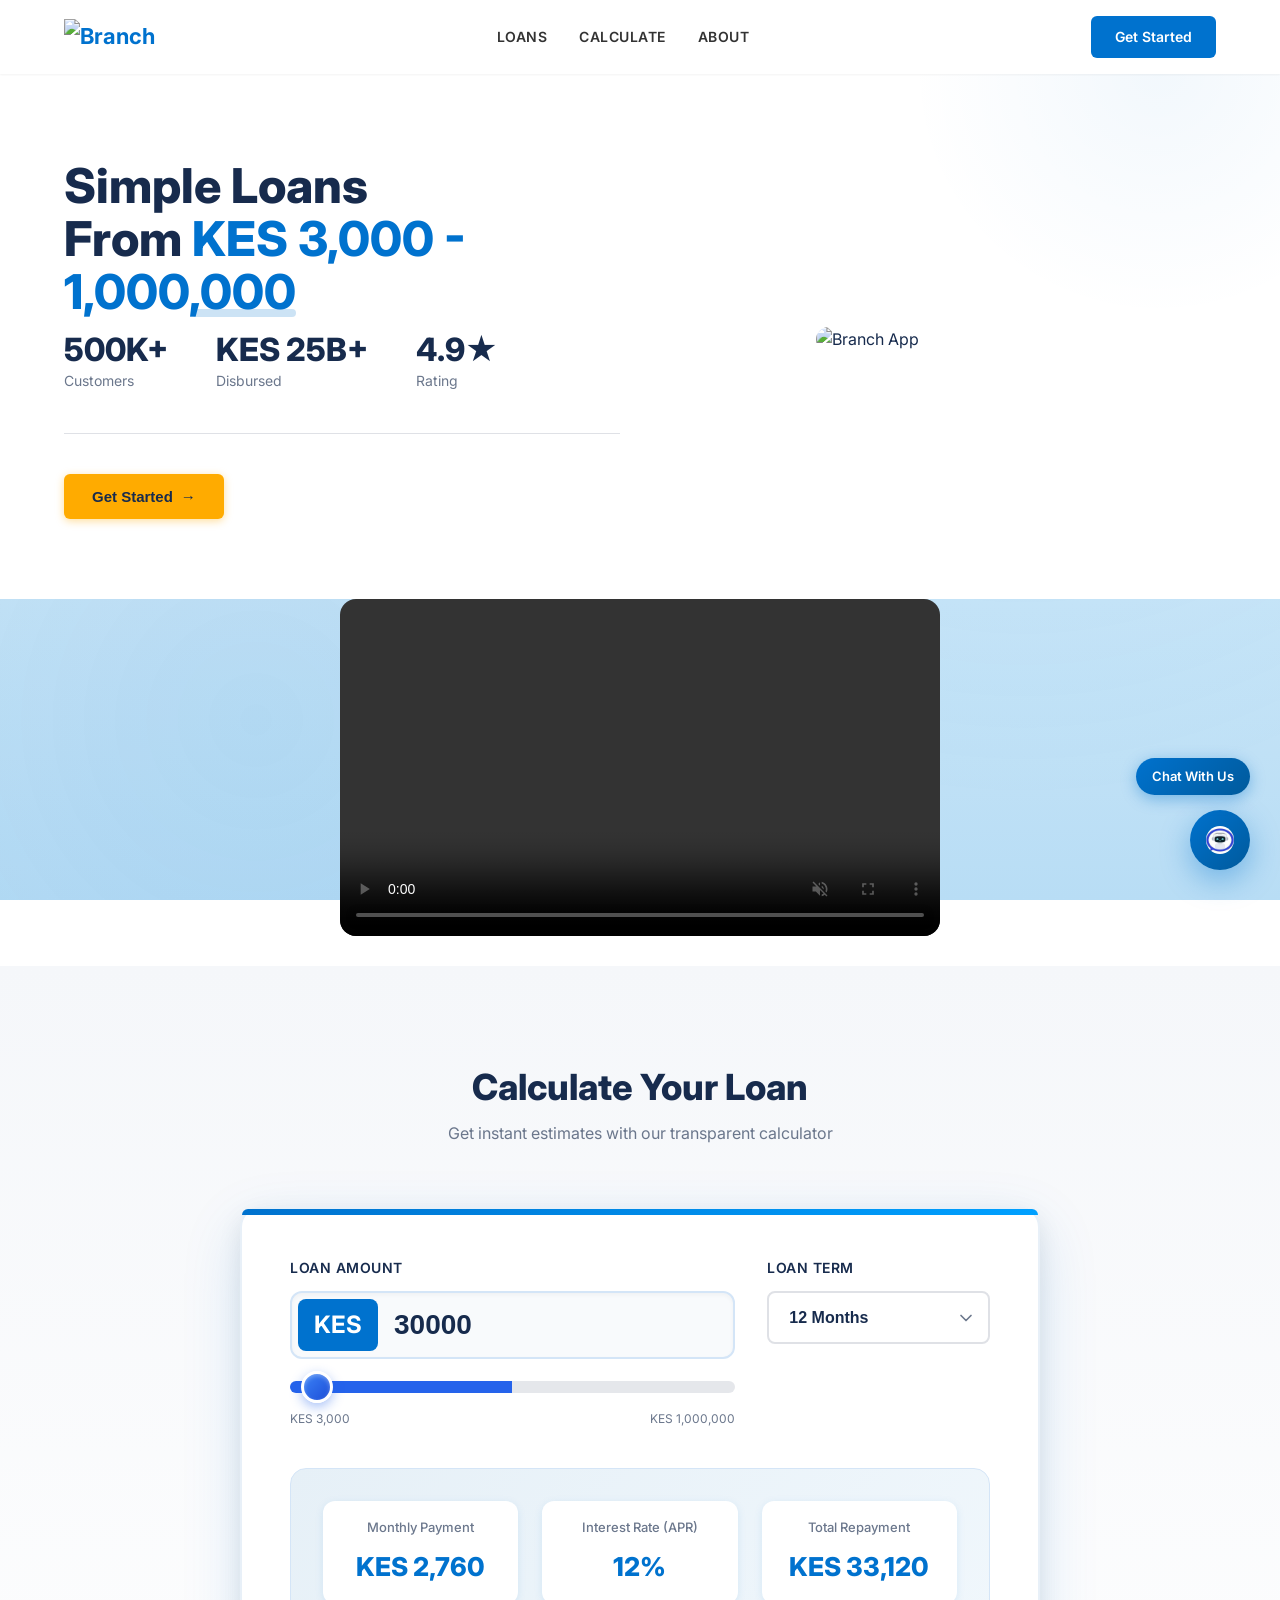
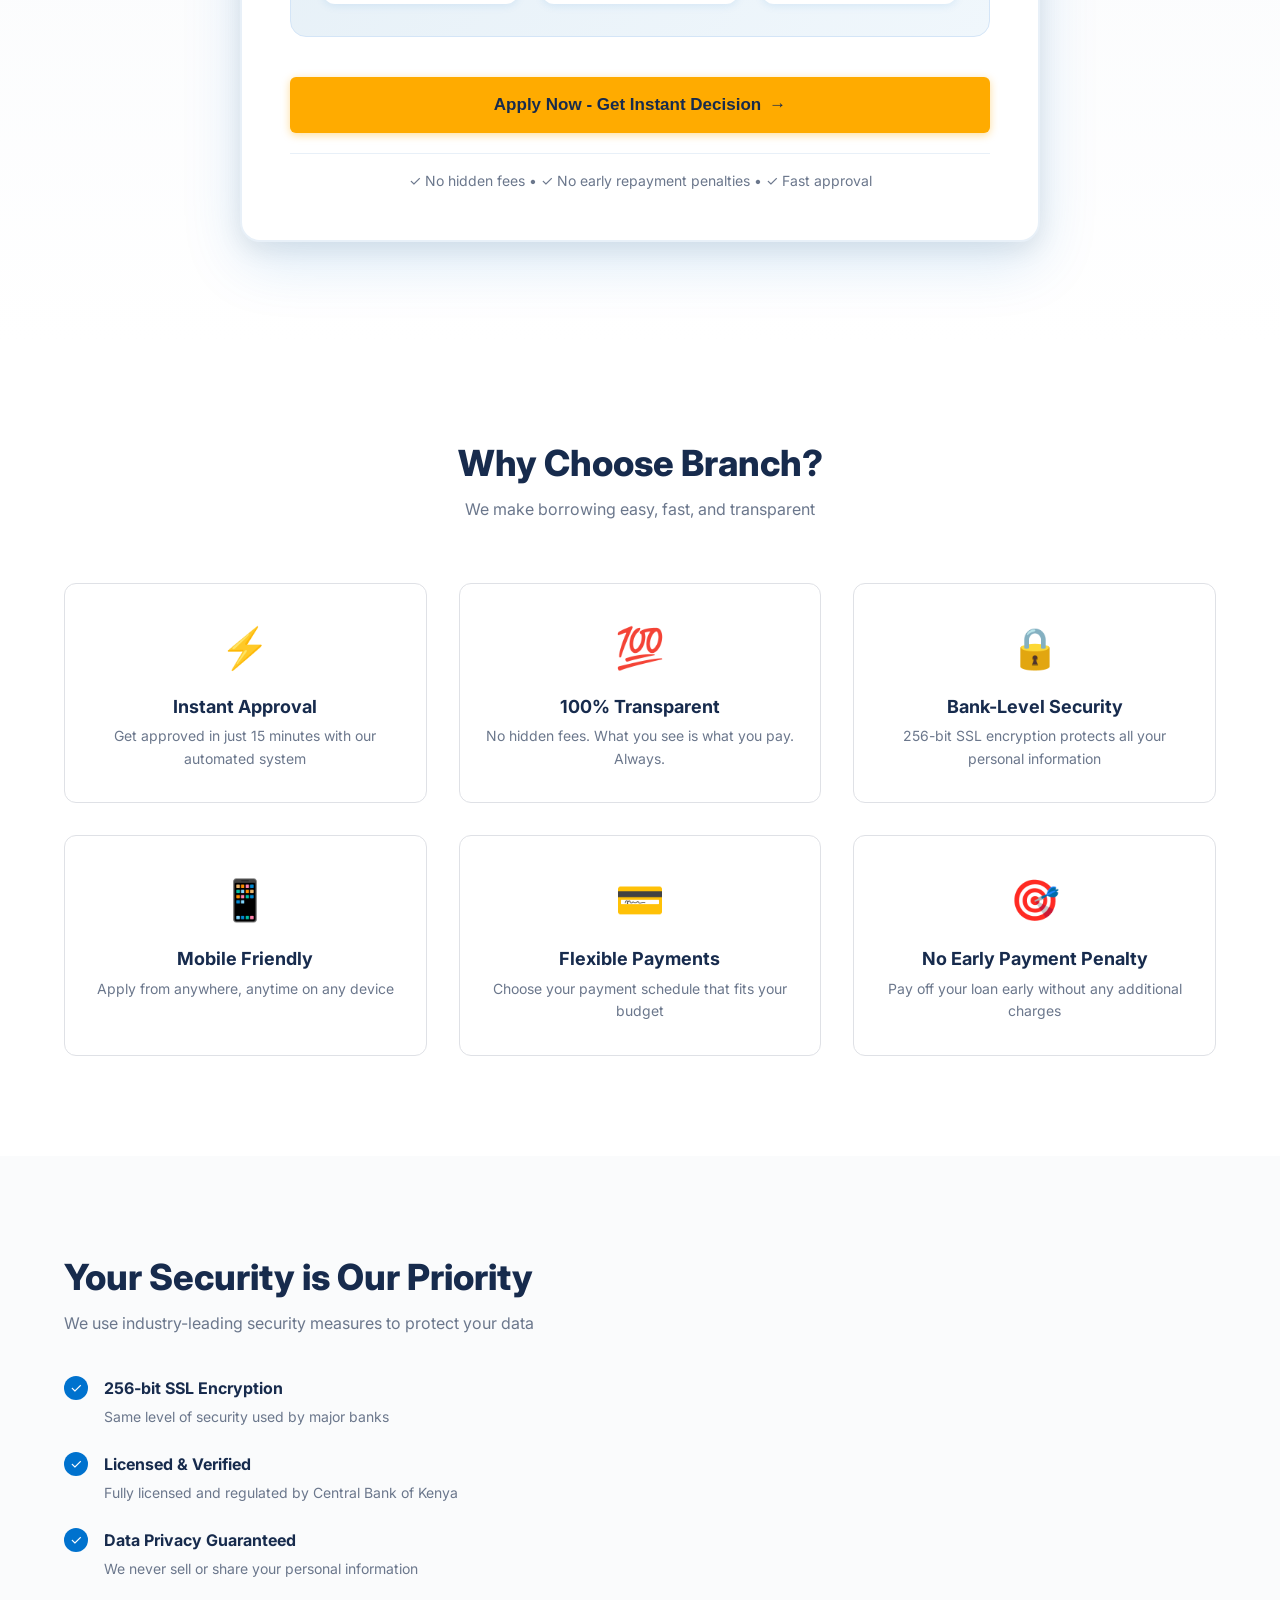
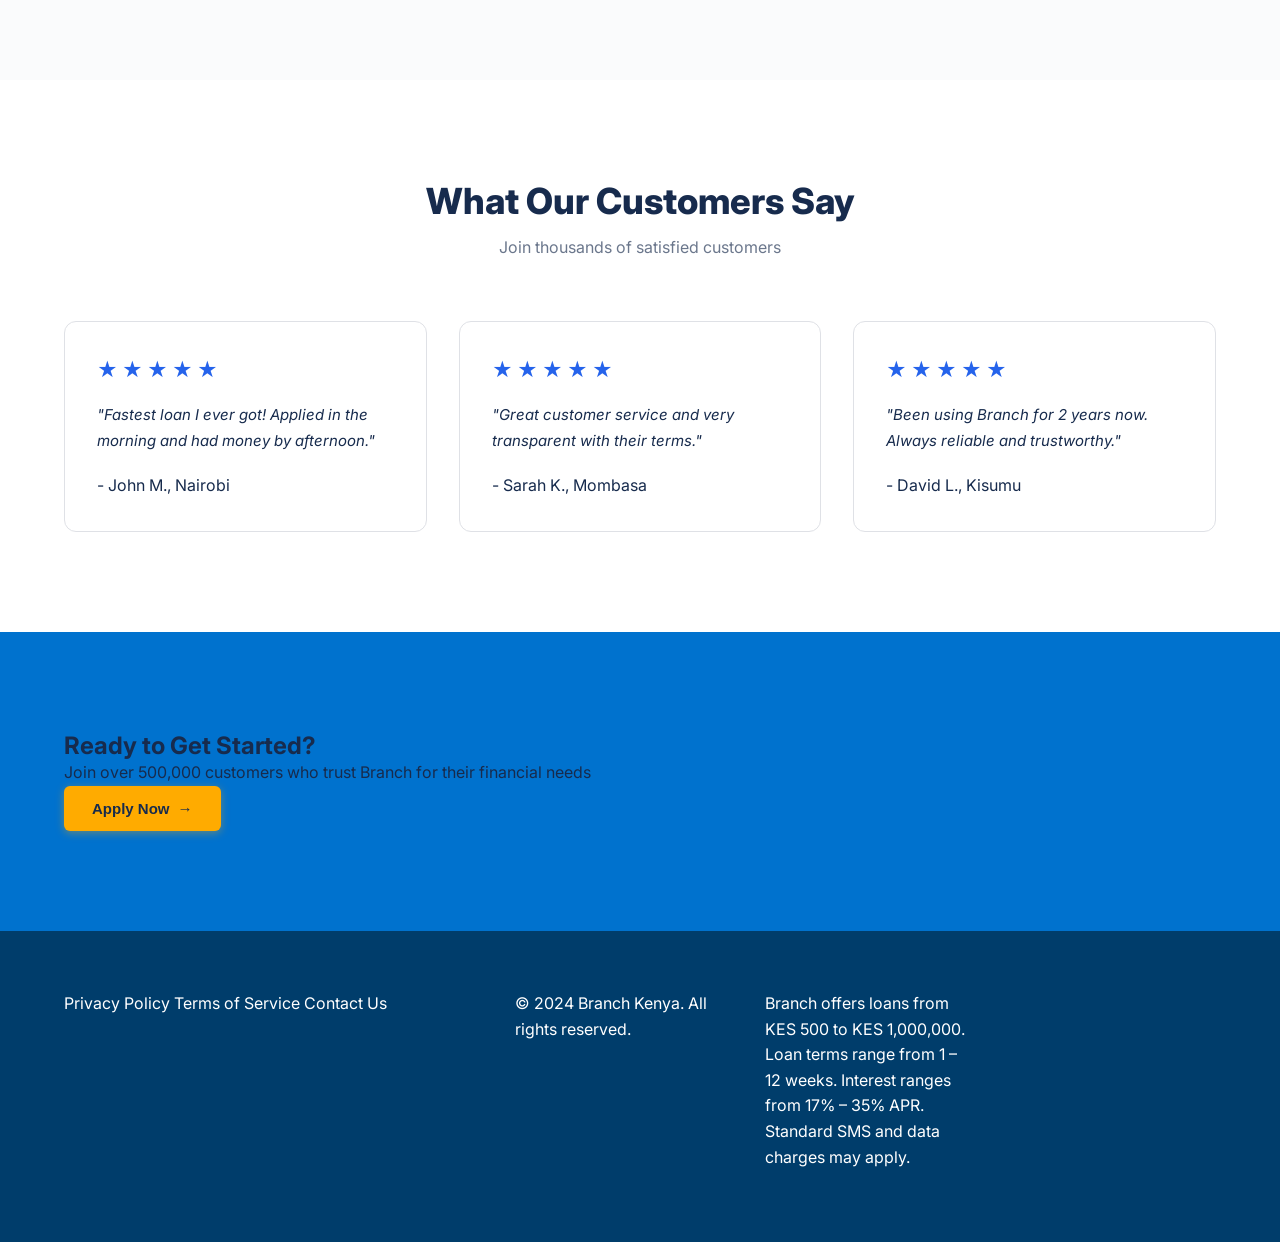
==== index.html @ 4d159bdc "Add custom AI avatar image to chatbot" ====
<!DOCTYPE html>
<html lang="en">
<head>
    <meta charset="UTF-8">
    <meta name="viewport" content="width=device-width, initial-scale=1.0">
    <title>Branch Kenya - Fast & Secure Loans in Kenya</title>
    <link rel="stylesheet" href="style.css">
    <link rel="preconnect" href="https://fonts.googleapis.com">
    <link rel="preconnect" href="https://fonts.gstatic.com" crossorigin>
    <link href="https://fonts.googleapis.com/css2?family=Inter:wght@400;500;600;700;800&display=swap" rel="stylesheet">
    <meta name="description" content="Get instant personal loans from KES 3,000 to KES 1,000,000. Fast approval, transparent terms, and secure applications. Licensed lender in Kenya.">
</head>
<body>
    <!-- Navigation -->
    <nav class="navbar">
        <div class="nav-container">
            <div class="logo" onclick="window.location.href='index.html'" style="cursor: pointer;">
                <img src="branch.webp" alt="Branch" class="logo-img" style="height: 36px; width: auto;">
            </div>
            <div class="nav-links">
                <a href="#calculator">Loans</a>
                <a href="#features">Calculate</a>
                <a href="#reviews">About</a>
            </div>
            <a href="application.html" class="nav-cta">Get Started</a>
        </div>
    </nav>

    <!-- ========== Hero Section ========== -->
    <section class="hero">
        <div class="hero-container">
            <div class="hero-content">
                <h1 class="hero-title">Simple Loans<br>From <span class="highlight">KES 3,000 - 1,000,000</span></h1>
                
                <div class="hero-stats">
                    <div class="stat">
                        <div class="stat-number">500K+</div>
                        <div class="stat-label">Customers</div>
                    </div>
                    <div class="stat">
                        <div class="stat-number">KES 25B+</div>
                        <div class="stat-label">Disbursed</div>
                    </div>
                    <div class="stat">
                        <div class="stat-number">4.9★</div>
                        <div class="stat-label">Rating</div>
                    </div>
                </div>

                <div class="hero-buttons">
                    <button class="cta-button" onclick="window.location.href='application.html'">
                        Get Started
                        <span class="arrow">→</span>
                    </button>
                </div>
            </div>

            <div class="hero-image">
                <img src="Branch2.webp" alt="Branch App" class="hero-img-left">
            </div>
        </div>
    </section>

    <div class="calculator-video">
        <video controls autoplay muted loop playsinline>
            <source src="Branch Playstore Animation - Branch International (1080p, h264, youtube).mp4" type="video/mp4">
            Your browser does not support the video tag.
        </video>
    </div>

    <!-- ========== Calculator Section ========== -->
    <section id="calculator" class="calculator-section">
        <div class="container">
            <div class="section-header">
                <h2 class="section-title">Calculate Your Loan</h2>
                <p class="section-subtitle">Get instant estimates with our transparent calculator</p>
            </div>

            <div class="calculator-card">
                <div class="calculator-inputs">
                    <div class="calc-group">
                        <label>Loan Amount</label>
                        <div class="amount-display">
                            <span class="currency">KES</span>
                            <input type="number" id="calcAmount" value="30000" min="3000" max="1000000" step="1000">
                        </div>
                        <input type="range" id="calcSlider" min="3000" max="1000000" value="30000" step="1000">
                        <div class="range-labels">
                            <span>KES 3,000</span>
                            <span>KES 1,000,000</span>
                        </div>
                    </div>

                    <div class="calc-group">
                        <label>Loan Term</label>
                        <select id="calcTerm">
                            <option value="3">3 Months</option>
                            <option value="6">6 Months</option>
                            <option value="12" selected>12 Months</option>
                            <option value="24">24 Months</option>
                            <option value="36">36 Months</option>
                        </select>
                    </div>
                </div>

                <div class="calculator-results">
                    <div class="result-item">
                        <span class="result-label">Monthly Payment</span>
                        <span class="result-value" id="monthlyPayment">KES 2,760</span>
                    </div>
                    <div class="result-item">
                        <span class="result-label">Interest Rate (APR)</span>
                        <span class="result-value">12%</span>
                    </div>
                    <div class="result-item">
                        <span class="result-label">Total Repayment</span>
                        <span class="result-value" id="totalRepayment">KES 33,120</span>
                    </div>
                </div>

                <button class="cta-button" onclick="window.location.href='application.html'">
                    Apply Now - Get Instant Decision
                    <span class="arrow">→</span>
                </button>

                <div class="calculator-footer">
                    <p>✓ No hidden fees • ✓ No early repayment penalties • ✓ Fast approval</p>
                </div>
            </div>
        </div>
    </section>

    <!-- ========== Features Section ========== -->
    <section id="features" class="features-section">
        <div class="container">
            <div class="section-header">
                <h2 class="section-title">Why Choose Branch?</h2>
                <p class="section-subtitle">We make borrowing easy, fast, and transparent</p>
            </div>

            <div class="features-grid">
                <div class="feature-card">
                    <div class="feature-icon">⚡</div>
                    <h3>Instant Approval</h3>
                    <p>Get approved in just 15 minutes with our automated system</p>
                </div>

                <div class="feature-card">
                    <div class="feature-icon">💯</div>
                    <h3>100% Transparent</h3>
                    <p>No hidden fees. What you see is what you pay. Always.</p>
                </div>

                <div class="feature-card">
                    <div class="feature-icon">🔒</div>
                    <h3>Bank-Level Security</h3>
                    <p>256-bit SSL encryption protects all your personal information</p>
                </div>

                <div class="feature-card">
                    <div class="feature-icon">📱</div>
                    <h3>Mobile Friendly</h3>
                    <p>Apply from anywhere, anytime on any device</p>
                </div>

                <div class="feature-card">
                    <div class="feature-icon">💳</div>
                    <h3>Flexible Payments</h3>
                    <p>Choose your payment schedule that fits your budget</p>
                </div>

                <div class="feature-card">
                    <div class="feature-icon">🎯</div>
                    <h3>No Early Payment Penalty</h3>
                    <p>Pay off your loan early without any additional charges</p>
                </div>
            </div>
        </div>
    </section>

    <!-- Security Section -->
    <section id="security" class="security-section">
        <div class="container">
            <div class="security-content">
                <div class="security-text">
                    <h2 class="section-title">Your Security is Our Priority</h2>
                    <p class="section-subtitle">We use industry-leading security measures to protect your data</p>
                    
                    <div class="security-features">
                        <div class="security-item">
                            <span class="check-icon">✓</span>
                            <div>
                                <strong>256-bit SSL Encryption</strong>
                                <p>Same level of security used by major banks</p>
                            </div>
                        </div>
                        <div class="security-item">
                            <span class="check-icon">✓</span>
                            <div>
                                <strong>Licensed & Verified</strong>
                                <p>Fully licensed and regulated by Central Bank of Kenya</p>
                            </div>
                        </div>
                        <div class="security-item">
                            <span class="check-icon">✓</span>
                            <div>
                                <strong>Data Privacy Guaranteed</strong>
                                <p>We never sell or share your personal information</p>
                            </div>
                        </div>
                    </div>
                </div>
            </div>
        </div>
    </section>

    <!-- ========== Reviews Section ========== -->
    <section id="reviews" class="reviews-section">
        <div class="container">
            <div class="section-header">
                <h2 class="section-title">What Our Customers Say</h2>
                <p class="section-subtitle">Join thousands of satisfied customers</p>
            </div>
            
            <div class="reviews-grid">
                <div class="review-card">
                    <div class="review-stars">★★★★★</div>
                    <p class="review-text">"Fastest loan I ever got! Applied in the morning and had money by afternoon."</p>
                    <p class="review-author">- John M., Nairobi</p>
                </div>
                
                <div class="review-card">
                    <div class="review-stars">★★★★★</div>
                    <p class="review-text">"Great customer service and very transparent with their terms."</p>
                    <p class="review-author">- Sarah K., Mombasa</p>
                </div>
                
                <div class="review-card">
                    <div class="review-stars">★★★★★</div>
                    <p class="review-text">"Been using Branch for 2 years now. Always reliable and trustworthy."</p>
                    <p class="review-author">- David L., Kisumu</p>
                </div>
            </div>
        </div>
    </section>

    <!-- ========== CTA Section ========== -->
    <section class="cta-section">
        <div class="container">
            <h2>Ready to Get Started?</h2>
            <p>Join over 500,000 customers who trust Branch for their financial needs</p>
            <button class="cta-button" onclick="window.location.href='application.html'">
                Apply Now
                <span class="arrow">→</span>
            </button>
        </div>
    </section>

    <!-- ========== Footer Section ========== -->
    <footer class="footer">
        <div class="container">
            <div class="footer-content">
                <div class="footer-links">
                    <a href="#">Privacy Policy</a>
                    <a href="#">Terms of Service</a>
                    <a href="#">Contact Us</a>
                </div>
                <p class="footer-copy">&copy; 2024 Branch Kenya. All rights reserved.</p>
                <p class="footer-loan-info">
                    Branch offers loans from KES 500 to KES 1,000,000. Loan terms range from 1 – 12 weeks. 
                    Interest ranges from 17% – 35% APR. Standard SMS and data charges may apply.
                </p>
            </div>
        </div>
    </footer>

    <!-- AI Chat Widget -->
    <div class="chat-widget" id="chatWidget">
        <div class="chat-float-label" id="chatFloatLabel">Chat With Us</div>
        <button class="chat-toggle" onclick="toggleChat()">
            <img src="image copy.png" alt="Chat" style="width:28px;height:28px;border-radius:50%;object-fit:cover;">
        </button>
        <div class="chat-container" id="chatContainer">
            <div class="chat-header">
                <div class="chat-header-info">
                    <div class="chat-avatar">
                        <img src="image copy.png" alt="AI" style="width:100%;height:100%;border-radius:50%;object-fit:cover;">
                    </div>
                    <div>
                        <h3>Branch AI Assistant</h3>
                        <span class="chat-status"><span class="status-dot"></span> Online</span>
                    </div>
                </div>
                <button class="chat-close" onclick="toggleChat()">×</button>
            </div>
            <div class="chat-messages" id="chatMessages">
                <div class="message bot-message">
                    <div class="message-avatar">
                        <svg width="16" height="16" viewBox="0 0 24 24" fill="none">
                            <path d="M12 2C6.48 2 2 6.48 2 12C2 17.52 6.48 22 12 22C17.52 22 22 17.52 22 12C22 6.48 17.52 2 12 2ZM12 5C13.66 5 15 6.34 15 8C15 9.66 13.66 11 12 11C10.34 11 9 9.66 9 8C9 6.34 10.34 5 12 5Z" fill="#0072CE"/>
                        </svg>
                    </div>
                    <div class="message-content">
                        <p>Hello! I'm your Branch AI Assistant. How can I help you today?</p>
                    </div>
                </div>
            </div>
            <div class="chat-input">
                <input type="text" id="chatInput" placeholder="Ask me anything about Branch loans..." onkeypress="handleChatKeyPress(event)">
                <button onclick="sendChatMessage()">
                    <svg width="20" height="20" viewBox="0 0 24 24" fill="none">
                        <path d="M2.01 21L23 12L2.01 3L2 10L17 12L2 14L2.01 21Z" fill="white"/>
                    </svg>
                </button>
            </div>
        </div>
    </div>

    <!-- Approval Notification Popup -->
    <div class="approval-notification" id="approvalNotification">
        <div class="approval-avatar">
            <img src="branch.webp" alt="Branch" style="width:100%;height:100%;object-fit:cover;border-radius:50%;">
        </div>
        <div class="approval-details">
            <div class="approval-header">
                <p class="approval-name" id="approvalText">John Koech</p>
                <span class="approval-badge">
                    <svg width="12" height="12" viewBox="0 0 24 24" fill="none">
                        <path d="M12 2L15.09 8.26L22 9.27L17 14.14L18.18 21.02L12 17.77L5.82 21.02L7 14.14L2 9.27L8.91 8.26L12 2Z" fill="white"/>
                    </svg>
                    Approved
                </span>
            </div>
            <p class="approval-amount">KES 150,000</p>
            <span class="approval-time">Just now</span>
        </div>
    </div>

    <script src="landing-script.js"></script>
</body>
</html>
---- style.css ----
/* ========================================
   Branch Kenya - Complete Stylesheet
   ======================================== */

/* CSS Variables */
:root {
    --primary-color: #0072CE;
    --primary-dark: #005A9C;
    --primary-light: #E6F0F7;
    --secondary-color: #172B4D;
    --accent-color: #FFAB00;
    --accent-hover: #FF8F00;
    --text-dark: #172B4D;
    --text-gray: #6B778C;
    --text-light: #ffffff;
    --bg-light: #FAFBFC;
    --bg-white: #ffffff;
    --border-color: #DFE1E6;
    --shadow-sm: 0 1px 2px 0 rgba(0, 0, 0, 0.05);
    --shadow-md: 0 4px 6px -1px rgba(0, 0, 0, 0.1), 0 2px 4px -1px rgba(0, 0, 0, 0.06);
    --shadow-lg: 0 10px 15px -3px rgba(0, 0, 0, 0.1), 0 4px 6px -2px rgba(0, 0, 0, 0.05);
    --shadow-xl: 0 20px 25px -5px rgba(0, 0, 0, 0.1), 0 10px 10px -5px rgba(0, 0, 0, 0.04);
    --radius-sm: 4px;
    --radius-md: 8px;
    --radius-lg: 12px;
    --radius-xl: 16px;
    --transition: all 0.3s ease;
}

/* Reset & Base */
*, *::before, *::after {
    box-sizing: border-box;
    margin: 0;
    padding: 0;
}

html {
    scroll-behavior: smooth;
}

body {
    font-family: 'Inter', -apple-system, BlinkMacSystemFont, 'Segoe UI', Roboto, Oxygen, Ubuntu, Cantarell, sans-serif;
    font-size: 16px;
    line-height: 1.6;
    color: var(--text-dark);
    background: linear-gradient(180deg, #e8f4fc 0%, #d1e9f8 50%, #b8ddf5 100%);
    background-attachment: fixed;
    -webkit-font-smoothing: antialiased;
    -moz-osx-font-smoothing: grayscale;
}

body::before {
    content: '';
    position: fixed;
    top: 0;
    left: 0;
    width: 100%;
    height: 100%;
    background-image: 
        radial-gradient(circle at 20% 80%, rgba(0, 114, 206, 0.08) 0%, transparent 50%),
        radial-gradient(circle at 80% 20%, rgba(0, 160, 255, 0.08) 0%, transparent 50%),
        radial-gradient(circle at 40% 40%, rgba(0, 114, 206, 0.05) 0%, transparent 30%);
    pointer-events: none;
    z-index: -1;
}

.container {
    max-width: 1200px;
    margin: 0 auto;
    padding: 0 24px;
}

/* Typography */
h1, h2, h3, h4, h5, h6 {
    font-weight: 700;
    line-height: 1.2;
    color: var(--text-dark);
}

a {
    text-decoration: none;
    color: inherit;
    transition: var(--transition);
}

/* ========================================
   Navigation
   ======================================== */
.navbar {
    position: fixed;
    top: 0;
    left: 0;
    right: 0;
    background: var(--bg-white);
    box-shadow: var(--shadow-sm);
    z-index: 1000;
    padding: 16px 0;
}

.nav-container {
    max-width: 1200px;
    margin: 0 auto;
    padding: 0 24px;
    display: flex;
    align-items: center;
    justify-content: space-between;
}

.logo {
    display: flex;
    align-items: center;
    gap: 8px;
    font-size: 22px;
    font-weight: 700;
    color: var(--primary-color);
}

.logo-icon {
    width: 32px;
    height: 32px;
    position: relative;
    display: flex;
    align-items: center;
    justify-content: center;
}

/* Branch logo - blue circle with lighter blue center */
.logo-icon::before {
    content: '';
    width: 32px;
    height: 32px;
    background: var(--primary-color);
    border-radius: 50%;
    position: absolute;
}

.logo-icon::after {
    content: '';
    width: 18px;
    height: 18px;
    background: #B8D4E8;
    border-radius: 50%;
    position: absolute;
}

.logo-text {
    color: var(--primary-dark);
    font-weight: 700;
    letter-spacing: -0.5px;
}

.nav-links {
    display: flex;
    align-items: center;
    gap: 32px;
}

.nav-links a {
    font-weight: 600;
    font-size: 14px;
    color: #333333;
    text-transform: uppercase;
    letter-spacing: 0.5px;
    transition: var(--transition);
}

.nav-links a:hover {
    color: var(--primary-color);
}

.nav-cta {
    background: var(--primary-color);
    color: var(--text-light);
    padding: 10px 24px;
    border-radius: 6px;
    font-weight: 600;
    font-size: 14px;
    transition: var(--transition);
}

.nav-cta:hover {
    background: var(--primary-dark);
}

/* ========================================
   Hero Section
   ======================================== */
.hero {
    padding: 160px 0 80px;
    background: #ffffff;
    position: relative;
    overflow: hidden;
}

.hero::before {
    content: '';
    position: absolute;
    top: -30%;
    right: -10%;
    width: 500px;
    height: 500px;
    background: radial-gradient(circle, rgba(0, 114, 206, 0.05) 0%, transparent 70%);
    border-radius: 50%;
}

.hero-container {
    max-width: 1200px;
    margin: 0 auto;
    padding: 0 24px;
    position: relative;
    z-index: 1;
    display: flex;
    align-items: center;
    justify-content: space-between;
    gap: 40px;
}

.hero-content {
    flex: 1;
    max-width: 600px;
    animation: slideInLeft 1s ease-out forwards;
    opacity: 0;
}

@keyframes slideInLeft {
    from {
        opacity: 0;
        transform: translateX(-50px);
    }
    to {
        opacity: 1;
        transform: translateX(0);
    }
}

.hero-image {
    flex: 1;
    display: flex;
    justify-content: flex-end;
    align-items: center;
    gap: 30px;
    position: relative;
    z-index: 1;
    height: auto;
    padding-right: 0;
}

.hero-image img,
.hero-img-left,
.hero-img-right {
    width: 100%;
    max-width: 400px;
    height: auto;
    border-radius: 16px;
    object-fit: contain;
    opacity: 1;
}

.hero-img-left {
    display: block;
}

.hero-video {
    width: 100%;
    max-width: 500px;
    height: auto;
    aspect-ratio: 16/9;
    border-radius: 16px;
    overflow: hidden;
    opacity: 1;
}

.hero-video video {
    width: 100%;
    height: 100%;
    object-fit: cover;
}

/* Slide in from right animation */
@keyframes slideInRight {
    from {
        opacity: 0;
        transform: translateX(100px);
    }
    to {
        opacity: 1;
        transform: translateX(0);
    }
}

/* Floating animation for hero elements */
@keyframes float {
    0%, 100% {
        transform: translateY(0);
    }
    50% {
        transform: translateY(-10px);
    }
}

.hero-image img {
    animation: slideInRight 1s ease-out 0.6s forwards, float 6s ease-in-out 1.8s infinite;
}

.hero-video-link {
    text-decoration: none;
    display: block;
}

.video-thumbnail {
    position: relative;
    width: 300px;
    height: 533px;
    border-radius: 20px;
    overflow: hidden;
    box-shadow: 0 20px 60px rgba(0, 114, 206, 0.3);
    cursor: pointer;
    transition: transform 0.3s ease;
}

.video-thumbnail:hover {
    transform: scale(1.02);
}

.video-thumbnail img {
    width: 100%;
    height: 100%;
    object-fit: cover;
}

.play-button {
    position: absolute;
    top: 50%;
    left: 50%;
    transform: translate(-50%, -50%);
    width: 80px;
    height: 80px;
    background: rgba(0, 114, 206, 0.9);
    border-radius: 50%;
    display: flex;
    align-items: center;
    justify-content: center;
    box-shadow: 0 10px 30px rgba(0, 0, 0, 0.3);
    transition: all 0.3s ease;
}

.video-thumbnail:hover .play-button {
    background: #0072CE;
    transform: translate(-50%, -50%) scale(1.1);
}

.video-label {
    position: absolute;
    bottom: 20px;
    left: 50%;
    transform: translateX(-50%);
    background: rgba(0, 0, 0, 0.7);
    color: white;
    padding: 10px 20px;
    border-radius: 30px;
    font-size: 14px;
    font-weight: 600;
    white-space: nowrap;
}

.hero-title {
    font-size: 48px;
    font-weight: 800;
    margin-bottom: 16px;
    color: var(--secondary-color);
    line-height: 1.1;
}

.highlight {
    color: var(--primary-color);
    position: relative;
}

.highlight::after {
    content: '';
    position: absolute;
    bottom: 4px;
    left: 0;
    width: 100%;
    height: 8px;
    background: rgba(0, 114, 206, 0.2);
    border-radius: 4px;
    z-index: -1;
}

.hero-subtitle {
    font-size: 18px;
    color: var(--text-gray);
    margin-bottom: 32px;
}

.hero-stats {
    display: flex;
    gap: 48px;
    margin-bottom: 40px;
    padding-bottom: 40px;
    border-bottom: 1px solid var(--border-color);
}

.stat {
    text-align: left;
}

.stat-number {
    font-size: 32px;
    font-weight: 800;
    color: var(--secondary-color);
    line-height: 1;
}

.stat-label {
    font-size: 14px;
    color: var(--text-gray);
    margin-top: 4px;
}

.hero-buttons {
    display: flex;
    gap: 16px;
    flex-wrap: wrap;
}

/* Hero Embedded Calculator */
.hero-calculator {
    background: var(--bg-white);
    border-radius: 12px;
    padding: 20px;
    margin-top: 24px;
    box-shadow: var(--shadow-lg);
    border: 1px solid var(--border-color);
}

.hero-calc-header {
    text-align: center;
    margin-bottom: 16px;
}

.hero-calc-header h3 {
    color: var(--text-dark);
    font-size: 18px;
    font-weight: 700;
    margin: 0;
}

.hero-calc-inputs {
    display: grid;
    grid-template-columns: 1fr;
    gap: 16px;
    margin-bottom: 16px;
}

.hero-calc-group {
    display: flex;
    flex-direction: column;
    gap: 6px;
}

.hero-calc-group label {
    font-size: 12px;
    font-weight: 600;
    color: var(--text-gray);
    text-transform: uppercase;
    letter-spacing: 0.5px;
}

.hero-calc-group .amount-display {
    display: flex;
    align-items: center;
    background: var(--bg-light);
    border: 1px solid var(--border-color);
    border-radius: 6px;
    padding: 8px 12px;
}

.hero-calc-group .amount-display .currency {
    color: var(--text-gray);
    font-weight: 600;
    margin-right: 8px;
    font-size: 14px;
}

.hero-calc-group input[type="number"] {
    border: none;
    background: transparent;
    font-size: 16px;
    font-weight: 700;
    color: var(--text-dark);
    width: 100%;
    outline: none;
}

.hero-calc-group input[type="range"] {
    width: 100%;
    height: 6px;
    border-radius: 3px;
    background: var(--primary-light);
    outline: none;
    -webkit-appearance: none;
    margin-top: 8px;
}

.hero-calc-group input[type="range"]::-webkit-slider-thumb {
    -webkit-appearance: none;
    width: 18px;
    height: 18px;
    border-radius: 50%;
    background: var(--primary-color);
    cursor: pointer;
    box-shadow: var(--shadow-md);
}

.hero-calc-group select {
    padding: 10px 12px;
    border: 1px solid var(--border-color);
    border-radius: 6px;
    font-size: 14px;
    font-weight: 600;
    color: var(--text-dark);
    background: var(--bg-light);
    cursor: pointer;
    outline: none;
}

.hero-calc-results {
    display: grid;
    grid-template-columns: repeat(3, 1fr);
    gap: 16px;
    padding: 20px;
    background: linear-gradient(135deg, var(--primary-light) 0%, #f0f7fc 100%);
    border-radius: 16px;
    margin-bottom: 24px;
    border: 1px solid #d4e5f7;
}

.hero-result-item {
    text-align: center;
    padding: 12px;
    background: white;
    border-radius: 12px;
    box-shadow: 0 2px 8px rgba(0, 114, 206, 0.1);
}

.hero-result-label {
    display: block;
    font-size: 13px;
    color: var(--text-gray);
    margin-bottom: 8px;
    font-weight: 500;
}

.hero-result-value {
    display: block;
    font-size: 26px;
    font-weight: 800;
    color: var(--primary-color);
}

.hero-calculator .cta-button {
    width: 100%;
    padding: 18px 32px;
    font-size: 17px;
    margin-top: 8px;
}

.hero-calc-footer {
    text-align: center;
    font-size: 14px;
    color: var(--text-gray);
    margin-top: 16px;
    padding-top: 12px;
    border-top: 1px solid #e8f0f8;
}

.hero-calc-footer p {
    display: flex;
    justify-content: center;
    gap: 16px;
    flex-wrap: wrap;
}

.cta-button {
    display: inline-flex;
    align-items: center;
    justify-content: center;
    gap: 8px;
    background: var(--accent-color);
    color: var(--secondary-color);
    padding: 14px 28px;
    border-radius: 6px;
    font-size: 15px;
    font-weight: 700;
    border: none;
    cursor: pointer;
    transition: var(--transition);
    box-shadow: 0 2px 8px rgba(255, 171, 0, 0.4);
}

.cta-button:hover {
    background: var(--accent-hover);
    transform: translateY(-1px);
    box-shadow: 0 4px 12px rgba(255, 171, 0, 0.5);
}

.cta-button.large {
    padding: 18px 36px;
    font-size: 16px;
}

.arrow {
    transition: var(--transition);
}

.cta-button:hover .arrow {
    transform: translateX(4px);
}

.secondary-button {
    display: inline-flex;
    align-items: center;
    gap: 8px;
    background: var(--bg-white);
    color: var(--text-dark);
    padding: 14px 28px;
    border-radius: 6px;
    font-size: 15px;
    font-weight: 600;
    border: 2px solid var(--border-color);
    transition: var(--transition);
}

.secondary-button:hover {
    border-color: var(--primary-color);
    color: var(--primary-color);
}

/* ========================================
   Calculator Section
   ======================================== */
.calculator-section {
    padding: 100px 0;
    background: linear-gradient(180deg, #f5f7fa 0%, #ffffff 100%);
}

.calculator-branch-image {
    display: block;
    width: 100%;
    max-width: 300px;
    height: auto;
    margin: 0 auto 30px;
    border-radius: 16px;
}

.calculator-video {
    width: 100%;
    max-width: 600px;
    margin: 0 auto 30px;
    border-radius: 16px;
    overflow: hidden;
}

.calculator-video video {
    width: 100%;
    height: auto;
    aspect-ratio: 16/9;
    display: block;
}

.section-header {
    text-align: center;
    margin-bottom: 60px;
}

.section-title {
    font-size: 36px;
    font-weight: 800;
    margin-bottom: 12px;
    color: var(--secondary-color);
}

.section-subtitle {
    font-size: 16px;
    color: var(--text-gray);
}

.calculator-card {
    background: #ffffff;
    border-radius: 20px;
    padding: 48px;
    box-shadow: 0 20px 60px rgba(0, 114, 206, 0.15), 0 8px 24px rgba(0, 0, 0, 0.08);
    border: 2px solid #e8f0f8;
    max-width: 800px;
    margin: 0 auto;
    position: relative;
}

.calculator-card::before {
    content: '';
    position: absolute;
    top: 0;
    left: 0;
    right: 0;
    height: 6px;
    background: linear-gradient(90deg, var(--primary-color), #00a0ff);
    border-radius: 20px 20px 0 0;
}

.calculator-inputs {
    display: grid;
    grid-template-columns: 2fr 1fr;
    gap: 32px;
    margin-bottom: 40px;
}

.calc-group label {
    display: block;
    font-size: 14px;
    font-weight: 600;
    color: var(--text-dark);
    margin-bottom: 12px;
    text-transform: uppercase;
    letter-spacing: 0.5px;
}

.amount-display {
    display: flex;
    align-items: center;
    background: #f8fafc;
    border-radius: 12px;
    padding: 6px;
    margin-bottom: 16px;
    border: 2px solid #d4e5f7;
    transition: var(--transition);
    box-shadow: inset 0 2px 4px rgba(0, 0, 0, 0.04);
}

.amount-display:focus-within {
    border-color: var(--primary-color);
    box-shadow: 0 0 0 3px rgba(0, 114, 206, 0.15);
}

.currency {
    font-size: 24px;
    font-weight: 700;
    color: var(--primary-color);
    padding: 0 16px;
    background: var(--primary-color);
    color: white;
    border-radius: 8px;
    height: 52px;
    display: flex;
    align-items: center;
}

.amount-display input {
    flex: 1;
    border: none;
    background: transparent;
    font-size: 28px;
    font-weight: 700;
    color: var(--text-dark);
    padding: 8px 16px;
    outline: none;
    width: 100%;
}

input[type="range"] {
    width: 100%;
    height: 12px;
    border-radius: 6px;
    background: linear-gradient(to right, #2563eb 0%, #2563eb var(--slider-progress, 50%), #e5e7eb var(--slider-progress, 50%), #e5e7eb 100%);
    appearance: none;
    outline: none;
    cursor: pointer;
}

input[type="range"]::-webkit-slider-thumb {
    appearance: none;
    width: 32px;
    height: 32px;
    border-radius: 50%;
    background: linear-gradient(135deg, #3b82f6 0%, #1d4ed8 100%);
    cursor: pointer;
    box-shadow: 0 4px 12px rgba(37, 99, 235, 0.4), inset 0 2px 4px rgba(255,255,255,0.3);
    transition: all 0.2s ease;
    border: 3px solid #ffffff;
}

input[type="range"]::-webkit-slider-thumb:hover {
    transform: scale(1.15);
    box-shadow: 0 6px 16px rgba(37, 99, 235, 0.5), inset 0 2px 4px rgba(255,255,255,0.3);
}

input[type="range"]::-moz-range-thumb {
    width: 32px;
    height: 32px;
    border-radius: 50%;
    background: linear-gradient(135deg, #3b82f6 0%, #1d4ed8 100%);
    cursor: pointer;
    box-shadow: 0 4px 12px rgba(37, 99, 235, 0.4);
    border: 3px solid #ffffff;
}

.range-labels {
    display: flex;
    justify-content: space-between;
    font-size: 12px;
    color: var(--text-gray);
    margin-top: 8px;
}

select {
    width: 100%;
    padding: 16px 20px;
    font-size: 16px;
    font-weight: 600;
    border: 2px solid var(--border-color);
    border-radius: var(--radius-md);
    background: var(--bg-white);
    color: var(--text-dark);
    cursor: pointer;
    outline: none;
    transition: var(--transition);
    appearance: none;
    background-image: url("data:image/svg+xml,%3Csvg xmlns='http://www.w3.org/2000/svg' width='24' height='24' viewBox='0 0 24 24' fill='none' stroke='%236b778c' stroke-width='2' stroke-linecap='round' stroke-linejoin='round'%3E%3Cpolyline points='6 9 12 15 18 9'%3E%3C/polyline%3E%3C/svg%3E");
    background-repeat: no-repeat;
    background-position: right 12px center;
    background-size: 20px;
}

select:focus {
    border-color: var(--primary-color);
}

.calculator-results {
    display: grid;
    grid-template-columns: repeat(3, 1fr);
    gap: 24px;
    padding: 32px;
    background: linear-gradient(135deg, var(--primary-light) 0%, #f0f7fc 100%);
    border-radius: 16px;
    margin-bottom: 32px;
    border: 1px solid #d4e5f7;
}

.result-item {
    text-align: center;
    padding: 16px;
    background: white;
    border-radius: 12px;
    box-shadow: 0 2px 8px rgba(0, 114, 206, 0.1);
}

.result-label {
    display: block;
    font-size: 13px;
    color: var(--text-gray);
    margin-bottom: 8px;
    font-weight: 500;
}

.result-value {
    display: block;
    font-size: 26px;
    font-weight: 800;
    color: var(--primary-color);
}

.calculator-card .cta-button {
    width: 100%;
    padding: 18px 32px;
    font-size: 17px;
    margin-top: 8px;
}

.calculator-footer {
    text-align: center;
    font-size: 14px;
    color: var(--text-gray);
    margin-top: 20px;
    padding-top: 16px;
    border-top: 1px solid #e8f0f8;
}

.calculator-footer p {
    display: flex;
    justify-content: center;
    gap: 24px;
}

/* ========================================
   Features Section
   ======================================== */
.features-section {
    padding: 100px 0;
    background: var(--bg-white);
}

.features-grid {
    display: grid;
    grid-template-columns: repeat(3, 1fr);
    gap: 32px;
}

.feature-card {
    background: var(--bg-white);
    padding: 32px 24px;
    border-radius: var(--radius-lg);
    text-align: center;
    transition: var(--transition);
    border: 1px solid var(--border-color);
}

.feature-card:hover {
    transform: translateY(-8px);
    box-shadow: var(--shadow-lg);
    border-color: var(--primary-color);
}

.feature-icon {
    font-size: 40px;
    margin-bottom: 16px;
    display: block;
}

.feature-card h3 {
    font-size: 18px;
    font-weight: 700;
    margin-bottom: 8px;
    color: var(--secondary-color);
}

.feature-card p {
    font-size: 14px;
    color: var(--text-gray);
    line-height: 1.6;
}

/* ========================================
   Security Section
   ======================================== */
.security-section {
    padding: 100px 0;
    background: var(--bg-light);
}

.security-content {
    display: grid;
    grid-template-columns: 1fr 1fr;
    gap: 64px;
    align-items: center;
}

.security-features {
    display: grid;
    gap: 24px;
    margin-top: 40px;
}

.security-item {
    display: flex;
    gap: 16px;
    align-items: flex-start;
}

.security-item .check-icon {
    width: 24px;
    height: 24px;
    background: var(--primary-color);
    color: white;
    border-radius: 50%;
    display: flex;
    align-items: center;
    justify-content: center;
    font-size: 14px;
    flex-shrink: 0;
}

.security-item strong {
    display: block;
    font-size: 16px;
    margin-bottom: 4px;
    color: var(--secondary-color);
}

.security-item p {
    font-size: 14px;
    color: var(--text-gray);
}

.security-badges {
    display: flex;
    flex-direction: column;
    gap: 20px;
}

.security-badges .badge {
    display: flex;
    align-items: center;
    gap: 16px;
    background: var(--bg-white);
    padding: 24px;
    border-radius: var(--radius-lg);
    border: 1px solid var(--border-color);
}

.security-badges .badge-icon {
    font-size: 28px;
    width: 52px;
    height: 52px;
    background: var(--primary-light);
    border-radius: var(--radius-md);
    display: flex;
    align-items: center;
    justify-content: center;
}

.badge-text strong {
    display: block;
    font-size: 16px;
    color: var(--secondary-color);
}

.badge-text small {
    font-size: 14px;
    color: var(--text-gray);
}

/* ========================================
   Reviews Section
   ======================================== */
.reviews-section {
    padding: 100px 0;
    background: var(--bg-white);
}

.reviews-grid {
    display: grid;
    grid-template-columns: repeat(3, 1fr);
    gap: 32px;
}

.review-card {
    background: var(--bg-white);
    padding: 32px;
    border-radius: var(--radius-lg);
    border: 1px solid var(--border-color);
    transition: var(--transition);
}

.review-card:hover {
    box-shadow: var(--shadow-lg);
    transform: translateY(-4px);
}

.stars {
    color: #2563eb;
    font-size: 18px;
    margin-bottom: 16px;
    letter-spacing: 2px;
}

.review-stars {
    color: #2563eb;
    font-size: 20px;
    margin-bottom: 16px;
    letter-spacing: 4px;
}

.review-text {
    font-size: 15px;
    color: var(--text-dark);
    line-height: 1.7;
    margin-bottom: 20px;
    font-style: italic;
}

.reviewer strong {
    display: block;
    font-size: 15px;
    color: var(--secondary-color);
    margin-bottom: 4px;
}

.reviewer span {
    font-size: 13px;
    color: var(--text-gray);
}

/* ========================================
   CTA Section
   ======================================== */
.cta-section {
    padding: 100px 0;
    background: var(--primary-color);
    position: relative;
    overflow: hidden;
}

.cta-content {
    text-align: center;
    position: relative;
    z-index: 1;
}

.cta-content h2 {
    font-size: 36px;
    font-weight: 800;
    color: white;
    margin-bottom: 12px;
}

.cta-content p {
    font-size: 16px;
    color: rgba(255, 255, 255, 0.9);
    margin-bottom: 28px;
}

.cta-content .cta-button {
    background: white;
    color: var(--primary-dark);
    font-size: 16px;
}

.cta-content .cta-button:hover {
    background: var(--primary-light);
    transform: translateY(-2px);
}

.cta-note {
    font-size: 13px;
    color: rgba(255, 255, 255, 0.8);
    margin-top: 20px;
    display: flex;
    justify-content: center;
    gap: 24px;
}

/* ========================================
   Footer
   ======================================== */
.footer {
    background: #003D6B;
    color: white;
    padding: 60px 0 24px;
}

.footer-content {
    display: grid;
    grid-template-columns: 2fr 1fr 1fr 1fr;
    gap: 48px;
    margin-bottom: 48px;
}

.footer-section h4 {
    font-size: 18px;
    font-weight: 700;
    margin-bottom: 20px;
    color: white;
}

.footer-section p {
    font-size: 14px;
    color: rgba(255, 255, 255, 0.7);
    line-height: 1.6;
}

.footer-section a {
    display: block;
    font-size: 14px;
    color: rgba(255, 255, 255, 0.7);
    margin-bottom: 12px;
    transition: var(--transition);
}

.footer-section a:hover {
    color: white;
}

.footer-bottom {
    text-align: center;
    padding-top: 24px;
    border-top: 1px solid rgba(255, 255, 255, 0.1);
}

.footer-bottom p {
    font-size: 14px;
    color: rgba(255, 255, 255, 0.5);
}

/* ========================================
   Chatbot Widget
   ======================================== */
.chatbot-widget {
    position: fixed;
    bottom: 24px;
    right: 24px;
    z-index: 9999;
    font-family: 'Inter', sans-serif;
}

.chatbot-header {
    background: var(--primary-color);
    color: white;
    padding: 14px 20px;
    border-radius: 30px;
    display: flex;
    align-items: center;
    gap: 10px;
    cursor: pointer;
    box-shadow: 0 4px 16px rgba(0, 114, 206, 0.3);
    transition: var(--transition);
}

.chatbot-header:hover {
    background: var(--primary-dark);
    transform: scale(1.02);
}

.chatbot-icon {
    font-size: 20px;
}

.chatbot-title {
    font-weight: 600;
    font-size: 14px;
}

.chatbot-close {
    font-size: 20px;
    margin-left: 8px;
    display: none;
}

.chatbot-widget.open .chatbot-close {
    display: block;
}

.chatbot-widget.open .chatbot-title {
    display: none;
}

.chatbot-body {
    display: none;
    position: absolute;
    bottom: 60px;
    right: 0;
    width: 360px;
    height: 420px;
    background: white;
    border-radius: 16px;
    box-shadow: 0 8px 32px rgba(0, 0, 0, 0.15);
    overflow: hidden;
}

.chatbot-messages {
    height: 320px;
    padding: 20px;
    overflow-y: auto;
    background: #FAFBFC;
}

.chatbot-message {
    padding: 12px 16px;
    border-radius: 12px;
    font-size: 14px;
    line-height: 1.5;
    margin-bottom: 12px;
    max-width: 85%;
}

.chatbot-message.bot {
    background: var(--primary-light);
    color: var(--text-dark);
    border-bottom-left-radius: 4px;
}

.chatbot-message.user {
    background: var(--primary-color);
    color: white;
    margin-left: auto;
    border-bottom-right-radius: 4px;
}

.chatbot-input {
    display: flex;
    gap: 8px;
    padding: 16px;
    background: white;
    border-top: 1px solid var(--border-color);
}

.chatbot-input input {
    flex: 1;
    padding: 12px 16px;
    border: 1px solid var(--border-color);
    border-radius: 24px;
    font-size: 14px;
    outline: none;
    transition: var(--transition);
}

.chatbot-input input:focus {
    border-color: var(--primary-color);
}

.chatbot-input button {
    padding: 10px 20px;
    background: var(--primary-color);
    color: white;
    border: none;
    border-radius: 24px;
    font-size: 14px;
    font-weight: 600;
    cursor: pointer;
    transition: var(--transition);
}

.chatbot-input button:hover {
    background: var(--primary-dark);
}

/* ========================================
   Responsive Design
   ======================================== */
@media (max-width: 1024px) {
    .hero-title {
        font-size: 40px;
    }
    
    .features-grid,
    .reviews-grid {
        grid-template-columns: repeat(2, 1fr);
    }
    
    .security-content {
        grid-template-columns: 1fr;
    }
    
    .footer-content {
        grid-template-columns: repeat(2, 1fr);
    }
}

@media (max-width: 768px) {
    .nav-links {
        display: none;
    }
    
    .hero {
        padding: 120px 0 60px;
    }
    
    .hero-title {
        font-size: 32px;
    }
    
    .hero-image {
        display: flex;
        flex-direction: row;
        gap: 16px;
        justify-content: center;
        position: relative;
        transform: none;
        top: auto;
        right: auto;
        height: auto;
        padding-right: 0;
    }
    
    .hero-video,
    .hero-image img {
        width: 90%;
        max-width: none;
        min-width: 280px;
        animation: none;
        opacity: 1;
        margin-left: 0;
    }
    
    .hero-content {
        animation: none;
        opacity: 1;
    }
    
    .hero-stats {
        gap: 24px;
    }
    
    .stat-number {
        font-size: 24px;
    }
    
    .calculator-inputs {
        grid-template-columns: 1fr;
    }
    
    .calculator-results {
        grid-template-columns: 1fr;
        gap: 16px;
    }
    
    .hero-calc-results {
        grid-template-columns: 1fr;
    }
    
    .hero-calculator {
        padding: 16px;
    }
    
    .section-title {
        font-size: 28px;
    }
    
    .features-grid,
    .reviews-grid {
        grid-template-columns: 1fr;
    }
    
    .calculator-card {
        padding: 32px 24px;
    }
    
    .footer-content {
        grid-template-columns: 1fr;
        text-align: center;
    }
    
    .chatbot-body {
        width: calc(100vw - 48px);
        right: -12px;
    }
}

/* ========================================
AI Chat Widget Styles
======================================== */
.chat-widget {
    position: fixed;
    bottom: 30px;
    right: 30px;
    z-index: 1000;
    font-family: 'Inter', sans-serif;
}

.chat-float-label {
    position: absolute;
    bottom: 75px;
    right: 0;
    background: linear-gradient(135deg, #0072CE 0%, #005A9C 100%);
    color: white;
    padding: 8px 16px;
    border-radius: 20px;
    font-size: 13px;
    font-weight: 600;
    white-space: nowrap;
    box-shadow: 0 4px 15px rgba(0, 114, 206, 0.4);
    animation: floatPulse 2s ease-in-out infinite;
}

.chat-float-label.hidden {
    display: none;
}

@keyframes floatPulse {
    0%, 100% { transform: translateY(0); }
    50% { transform: translateY(-5px); }
}

.chat-toggle {
    width: 60px;
    height: 60px;
    border-radius: 50%;
    background: linear-gradient(135deg, #0072CE 0%, #005A9C 100%);
    border: none;
    cursor: pointer;
    display: flex;
    align-items: center;
    justify-content: center;
    box-shadow: 0 10px 30px rgba(0, 114, 206, 0.4);
    transition: all 0.3s ease;
}

.chat-toggle:hover {
    transform: scale(1.1);
    box-shadow: 0 15px 40px rgba(0, 114, 206, 0.5);
}

.chat-container {
    position: absolute;
    bottom: 80px;
    right: 0;
    width: 380px;
    height: 520px;
    background: white;
    border-radius: 20px;
    box-shadow: 0 20px 60px rgba(0, 0, 0, 0.2);
    display: none;
    flex-direction: column;
    overflow: hidden;
    border: 1px solid rgba(0, 114, 206, 0.1);
}

.chat-container.open {
    display: flex;
    animation: slideUp 0.3s ease-out;
}

@keyframes slideUp {
    from {
        opacity: 0;
        transform: translateY(20px);
    }
    to {
        opacity: 1;
        transform: translateY(0);
    }
}

.chat-header {
    background: linear-gradient(135deg, #0072CE 0%, #005A9C 100%);
    color: white;
    padding: 16px 20px;
    display: flex;
    justify-content: space-between;
    align-items: center;
}

.chat-header-info {
    display: flex;
    align-items: center;
    gap: 12px;
}

.chat-avatar {
    width: 40px;
    height: 40px;
    background: rgba(255, 255, 255, 0.2);
    border-radius: 50%;
    display: flex;
    align-items: center;
    justify-content: center;
}

.chat-header h3 {
    margin: 0;
    font-size: 16px;
    font-weight: 600;
}

.chat-status {
    font-size: 12px;
    opacity: 0.85;
    display: flex;
    align-items: center;
    gap: 6px;
}

.status-dot {
    width: 8px;
    height: 8px;
    background: #10b981;
    border-radius: 50%;
    animation: pulse 2s infinite;
}

@keyframes pulse {
    0%, 100% { opacity: 1; }
    50% { opacity: 0.5; }
}

.chat-close {
    background: rgba(255, 255, 255, 0.2);
    border: none;
    color: white;
    width: 32px;
    height: 32px;
    border-radius: 50%;
    font-size: 20px;
    cursor: pointer;
    display: flex;
    align-items: center;
    justify-content: center;
    transition: background 0.2s;
}

.chat-close:hover {
    background: rgba(255, 255, 255, 0.3);
}

.chat-messages {
    flex: 1;
    padding: 20px;
    overflow-y: auto;
    background: #f8fafc;
    display: flex;
    flex-direction: column;
    gap: 16px;
}

.message {
    display: flex;
    gap: 10px;
    max-width: 85%;
}

.message.bot-message {
    align-self: flex-start;
}

.message.user-message {
    align-self: flex-end;
    flex-direction: row-reverse;
}

.message-avatar {
    width: 32px;
    height: 32px;
    background: white;
    border-radius: 50%;
    display: flex;
    align-items: center;
    justify-content: center;
    flex-shrink: 0;
    box-shadow: 0 2px 8px rgba(0, 0, 0, 0.1);
}

.message-content {
    background: white;
    padding: 12px 16px;
    border-radius: 16px;
    border-bottom-left-radius: 4px;
    box-shadow: 0 2px 8px rgba(0, 0, 0, 0.08);
}

.message.user-message .message-content {
    background: linear-gradient(135deg, #0072CE 0%, #005A9C 100%);
    color: white;
    border-bottom-left-radius: 16px;
    border-bottom-right-radius: 4px;
}

.message-content p {
    margin: 0;
    font-size: 14px;
    line-height: 1.5;
}

.chat-input {
    padding: 16px;
    background: white;
    border-top: 1px solid #e2e8f0;
    display: flex;
    gap: 10px;
}

.chat-input input {
    flex: 1;
    padding: 12px 16px;
    border: 2px solid #e2e8f0;
    border-radius: 24px;
    font-size: 14px;
    outline: none;
    transition: border-color 0.2s;
}

.chat-input input:focus {
    border-color: #0072CE;
}

.chat-input button {
    width: 46px;
    height: 46px;
    border-radius: 50%;
    background: linear-gradient(135deg, #0072CE 0%, #005A9C 100%);
    border: none;
    cursor: pointer;
    display: flex;
    align-items: center;
    justify-content: center;
    transition: transform 0.2s;
}

.chat-input button:hover {
    transform: scale(1.05);
}

@media (max-width: 480px) {
    .chat-container {
        width: calc(100vw - 40px);
        right: -10px;
    }
}

@media (max-width: 480px) {
    .hero-title {
        font-size: 26px;
    }
    
    .hero-stats {
        flex-direction: column;
        gap: 20px;
    }
    
    .hero-buttons {
        flex-direction: column;
    }
    
    .cta-button,
    .secondary-button {
        width: 100%;
        justify-content: center;
    }
    
    .hero-video,
    .hero-image img,
    .calculator-video {
        width: 95%;
        max-width: none;
        min-width: 280px;
        animation: none;
        opacity: 1;
    }
    
    .calculator-footer p {
        flex-direction: column;
        gap: 8px;
    }
}

/* ========================================
Approval Notification Popup
======================================== */
.approval-notification {
    position: fixed;
    top: 80px;
    right: 20px;
    background: linear-gradient(135deg, #0072CE 0%, #005A9C 100%);
    color: white;
    padding: 16px 20px;
    border-radius: 16px;
    display: flex;
    align-items: flex-start;
    gap: 14px;
    box-shadow: 0 20px 60px rgba(0, 114, 206, 0.5), 0 8px 20px rgba(0, 0, 0, 0.15);
    z-index: 9999;
    animation: slideInRight 0.5s ease-out, fadeOut 0.5s ease-in 4.5s forwards;
    max-width: 360px;
    border: 1px solid rgba(255, 255, 255, 0.15);
    backdrop-filter: blur(10px);
}

/* Mobile responsive styles */
@media (max-width: 480px) {
    .approval-notification {
        top: 70px;
        right: 10px;
        left: 10px;
        max-width: none;
        padding: 12px 16px;
    }
    
    .approval-avatar {
        width: 36px;
        height: 36px;
    }
    
    .approval-details {
        font-size: 13px;
    }
    
    .approval-badge {
        font-size: 11px;
        padding: 3px 8px;
    }
}

.approval-notification.hidden {
    display: none;
}

.approval-avatar {
    width: 48px;
    height: 48px;
    background: white;
    border-radius: 50%;
    display: flex;
    align-items: center;
    justify-content: center;
    flex-shrink: 0;
    box-shadow: 0 4px 12px rgba(0, 0, 0, 0.2);
    border: 3px solid rgba(255, 255, 255, 0.3);
}

.approval-details {
    flex: 1;
    display: flex;
    flex-direction: column;
    gap: 6px;
}

.approval-header {
    display: flex;
    align-items: center;
    gap: 8px;
    flex-wrap: wrap;
}

.approval-name {
    font-size: 15px;
    font-weight: 700;
    margin: 0;
    color: white;
    text-shadow: 0 1px 2px rgba(0, 0, 0, 0.2);
}

.approval-badge {
    display: inline-flex;
    align-items: center;
    gap: 4px;
    background: linear-gradient(135deg, #10b981 0%, #059669 100%);
    color: white;
    font-size: 10px;
    font-weight: 700;
    padding: 3px 8px;
    border-radius: 20px;
    text-transform: uppercase;
    letter-spacing: 0.5px;
    box-shadow: 0 2px 8px rgba(16, 185, 129, 0.4);
}

.approval-badge svg {
    width: 10px;
    height: 10px;
}

.approval-amount {
    font-size: 22px;
    font-weight: 800;
    margin: 0;
    color: #ffd700;
    text-shadow: 0 2px 4px rgba(0, 0, 0, 0.3);
    letter-spacing: 0.5px;
}

.approval-time {
    font-size: 11px;
    opacity: 0.75;
    font-weight: 500;
}

@keyframes slideInRight {
    from {
        transform: translateX(400px);
        opacity: 0;
    }
    to {
        transform: translateX(0);
        opacity: 1;
    }
}

@keyframes fadeOut {
    from {
        opacity: 1;
    }
    to {
        opacity: 0;
        visibility: hidden;
    }
}
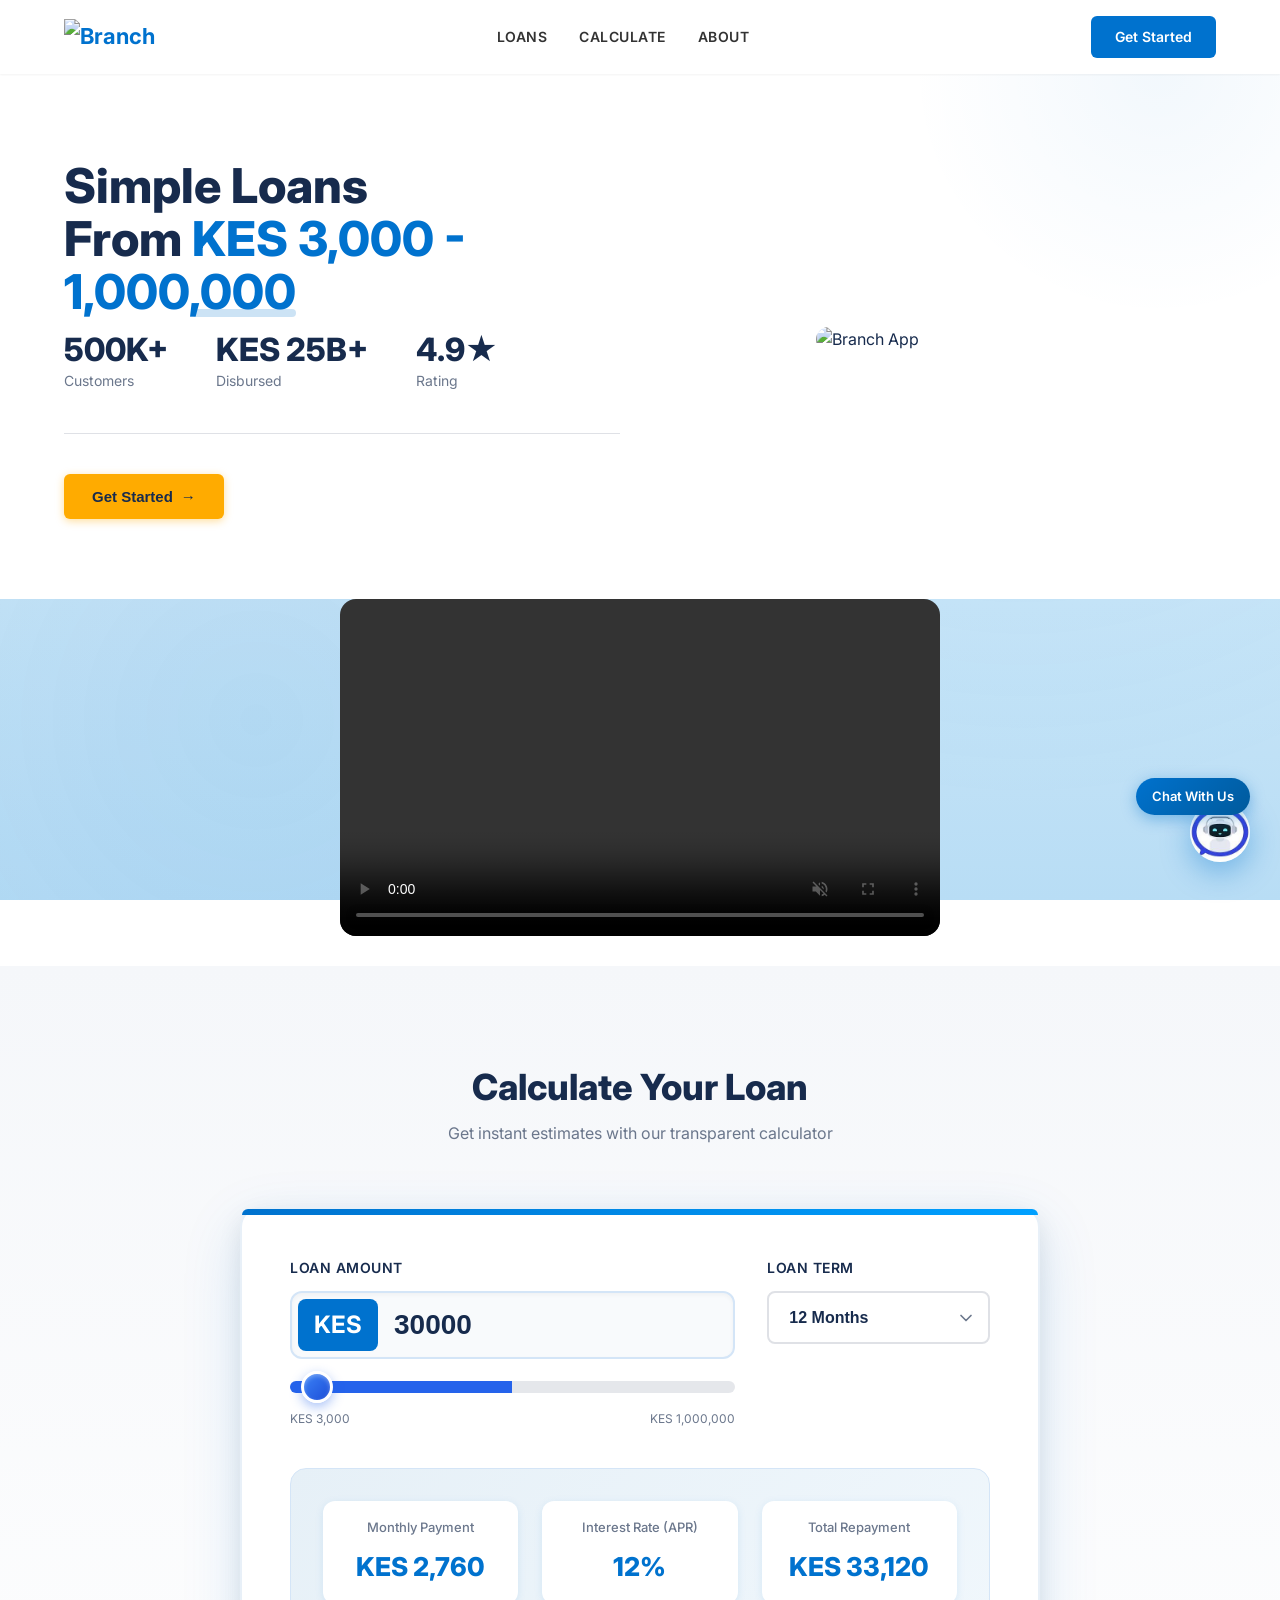
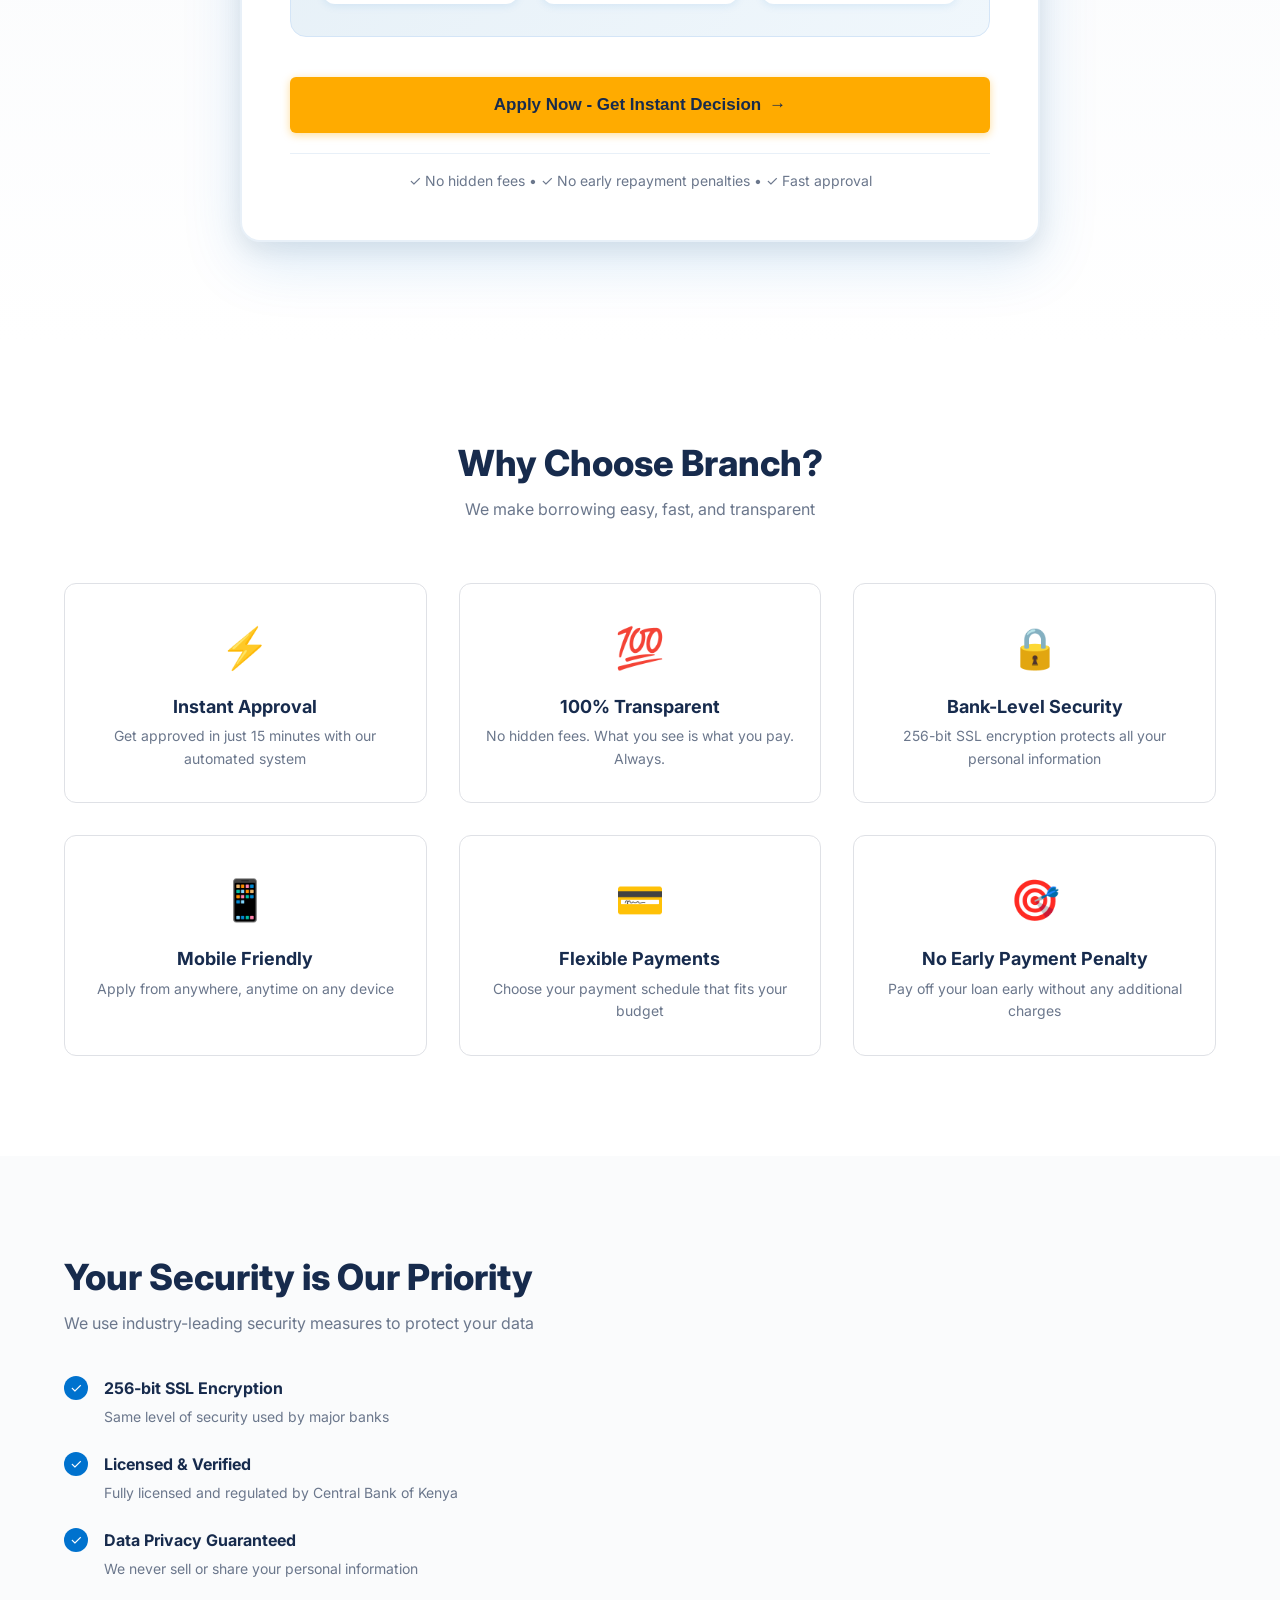
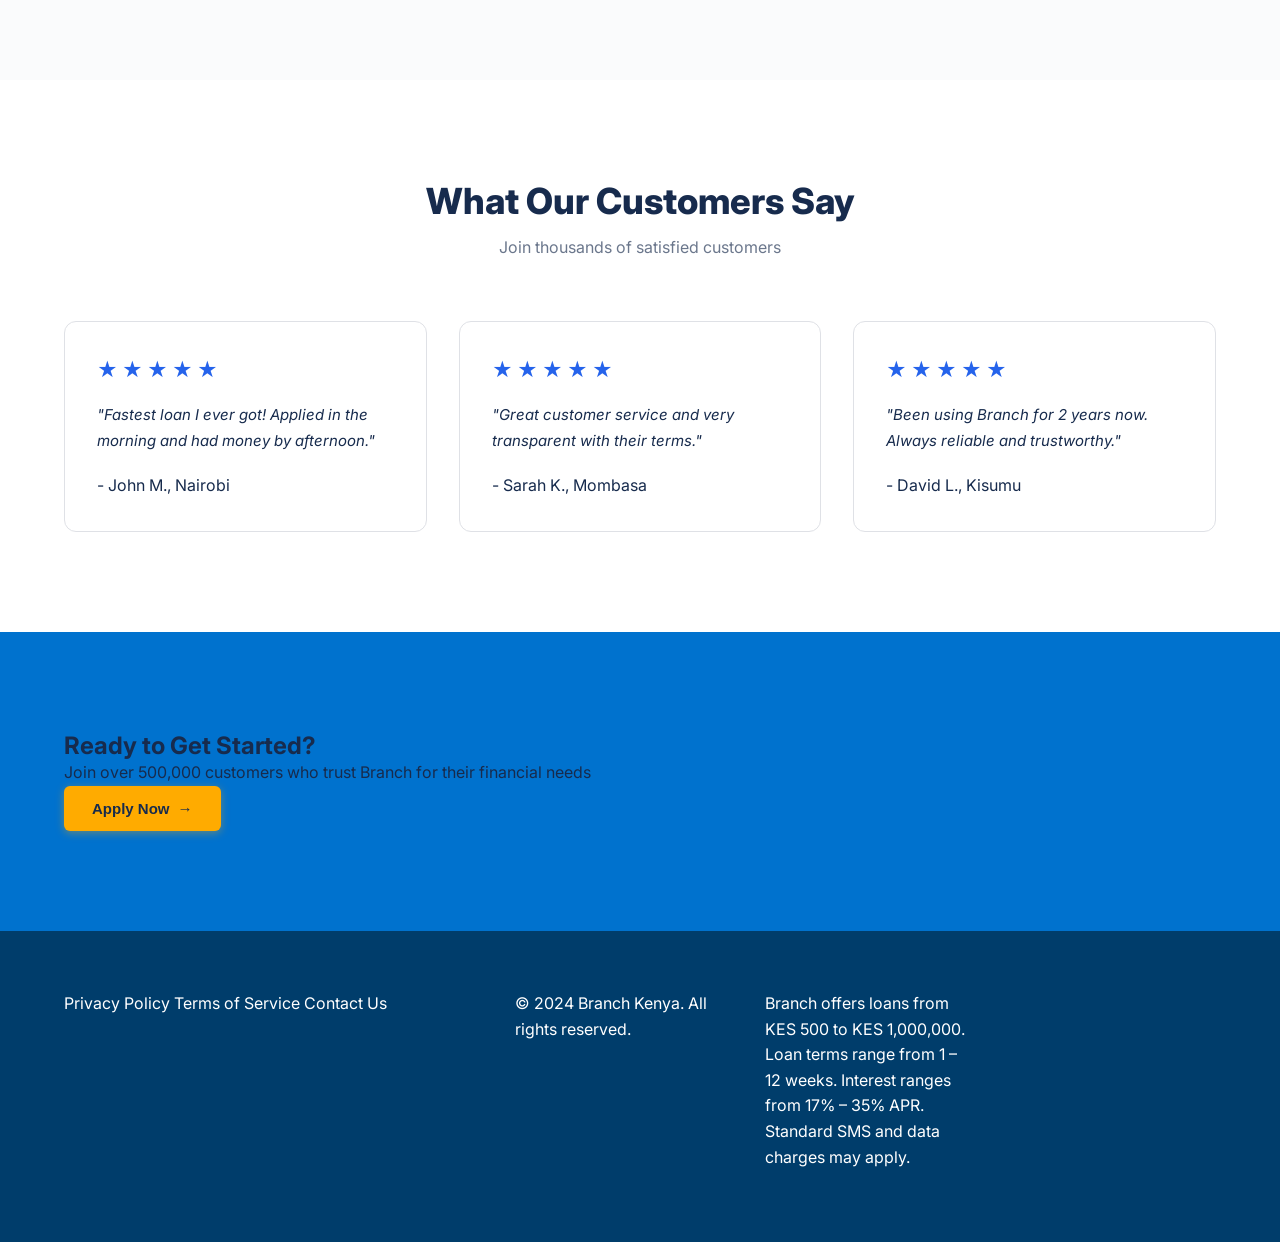
==== commit f2e02da3: "Replace favicon with new image" ====
--- a/index.html
+++ b/index.html
@@ -4,6 +4,7 @@
     <meta charset="UTF-8">
     <meta name="viewport" content="width=device-width, initial-scale=1.0">
     <title>Branch Kenya - Fast & Secure Loans in Kenya</title>
+    <link rel="icon" type="image/png" href="image copy 3.png">
     <link rel="stylesheet" href="style.css">
     <link rel="preconnect" href="https://fonts.googleapis.com">
     <link rel="preconnect" href="https://fonts.gstatic.com" crossorigin>
@@ -277,9 +278,7 @@
     <!-- AI Chat Widget -->
     <div class="chat-widget" id="chatWidget">
         <div class="chat-float-label" id="chatFloatLabel">Chat With Us</div>
-        <button class="chat-toggle" onclick="toggleChat()">
-            <img src="image copy.png" alt="Chat" style="width:28px;height:28px;border-radius:50%;object-fit:cover;">
-        </button>
+        <img src="image copy.png" alt="Chat" class="chat-toggle-img" onclick="toggleChat()">
         <div class="chat-container" id="chatContainer">
             <div class="chat-header">
                 <div class="chat-header-info">
--- a/style.css
+++ b/style.css
@@ -1449,7 +1449,7 @@
 
 .chat-float-label {
     position: absolute;
-    bottom: 75px;
+    bottom: 55px;
     right: 0;
     background: linear-gradient(135deg, #0072CE 0%, #005A9C 100%);
     color: white;
@@ -1485,7 +1485,18 @@
     transition: all 0.3s ease;
 }
 
-.chat-toggle:hover {
+.chat-toggle-img {
+    width: 60px;
+    height: 60px;
+    border-radius: 50%;
+    cursor: pointer;
+    object-fit: cover;
+    box-shadow: 0 10px 30px rgba(0, 114, 206, 0.4);
+    transition: all 0.3s ease;
+}
+
+.chat-toggle:hover,
+.chat-toggle-img:hover {
     transform: scale(1.1);
     box-shadow: 0 15px 40px rgba(0, 114, 206, 0.5);
 }
